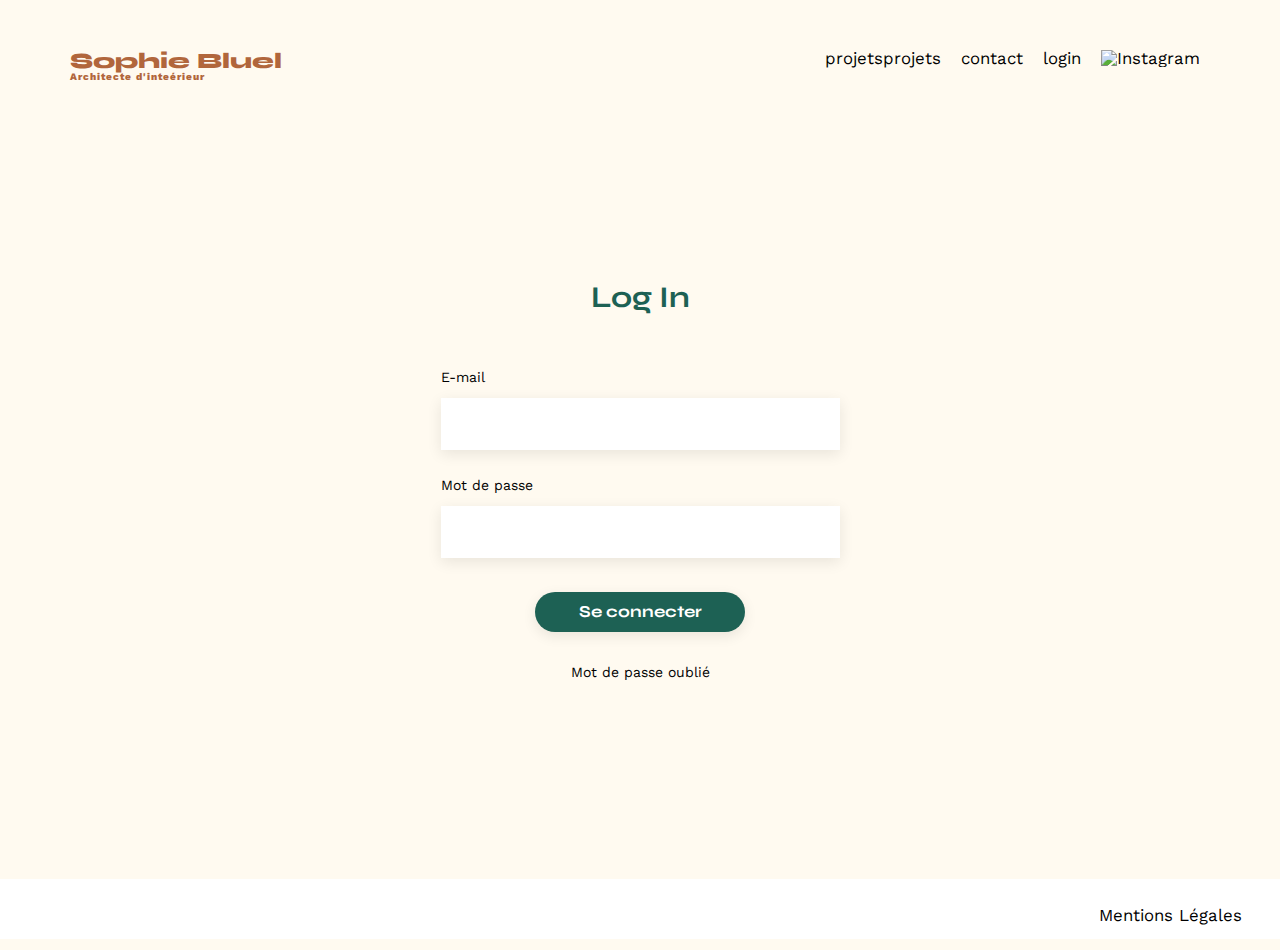
==== FrontEnd/login.html @ 123803ab "login, modal pour erreur, utilisation de formData" ====
<!DOCTYPE html>
<html lang="fr">
  <head>
    <meta charset="UTF-8" />
    <title>Sophie Bluel - Architecte d'intérieur</title>
    <meta name="viewport" content="width=device-width, initial-scale=1.0" />
    <link rel="preconnect" href="https://fonts.googleapis.com" />
    <link rel="preconnect" href="https://fonts.gstatic.com" crossorigin />
    <link
      href="https://fonts.googleapis.com/css2?family=Syne:wght@700;800&family=Work+Sans&display=swap"
      rel="stylesheet"
    />
    <meta name="description" content="" />
    <link rel="stylesheet" href="./assets/style.css" />
    <link rel="stylesheet" href="./assets/modifications_login.css" />
    <link rel="stylesheet" href="./assets/modifications_style.css" />
    <link rel="stylesheet" href="./assets/modifications_modal.css" />
  </head>
  <body>
    <header>
      <h1>Sophie Bluel <span>Architecte d'inteérieur</span></h1>
      <nav>
        <ul>
          <li>projets<a href="./index.html">projets</a></li>
          <li>contact</li>
          <li><a href="./login.html">login</a></li>
          <li><img src="./assets/icons/instagram.png" alt="Instagram" /></li>
        </ul>
      </nav>
    </header>
    <main>
      <!-- MODAL QUI S OUVRE AUX ERREURS -->
      <aside
        class="modal"
        style="display: none"
        aria-hidden="true"
        role="dialog"
      >
        <div class="modalContent">
          <h3>Erreur de connection</h3>
          <p class="messageErreur"></p>
          <button class="okay">okay</button>
        </div>
      </aside>
      <section class="login">
        <h2>Log In</h2>
        <form method="post">
          <label>E-mail</label>
          <input type="email" name="email" />
          <label>Mot de passe</label>
          <input type="password" name="password" />
          <input type="submit" value="Se connecter" />
          <a href="#">Mot de passe oublié</a>
        </form>
      </section>
    </main>
    <footer>
      <nav>
        <ul>
          <li>Mentions Légales</li>
        </ul>
      </nav>
    </footer>
    <script src="./js/login.js"></script>
  </body>
</html>
---- FrontEnd/assets/style.css ----
/* http://meyerweb.com/eric/tools/css/reset/
   v2.0 | 20110126
   License: none (public domain)
*/

html,
body,
div,
span,
applet,
object,
iframe,
h1,
h2,
h3,
h4,
h5,
h6,
p,
blockquote,
pre,
a,
abbr,
acronym,
address,
big,
cite,
code,
del,
dfn,
em,
img,
ins,
kbd,
q,
s,
samp,
small,
strike,
strong,
sub,
sup,
tt,
var,
b,
u,
i,
center,
dl,
dt,
dd,
ol,
ul,
li,
fieldset,
form,
label,
legend,
table,
caption,
tbody,
tfoot,
thead,
tr,
th,
td,
article,
aside,
canvas,
details,
embed,
figure,
figcaption,
footer,
header,
hgroup,
menu,
nav,
output,
ruby,
section,
summary,
time,
mark,
audio,
video {
  margin: 0;
  padding: 0;
  border: 0;
  font-size: 100%;
  font: inherit;
  vertical-align: baseline;
}
/* HTML5 display-role reset for older browsers */
article,
aside,
details,
figcaption,
figure,
footer,
header,
hgroup,
menu,
nav,
section {
  display: block;
}
body {
  line-height: 1;
}
ol,
ul {
  list-style: none;
}
blockquote,
q {
  quotes: none;
}
blockquote:before,
blockquote:after,
q:before,
q:after {
  content: "";
  content: none;
}
table {
  border-collapse: collapse;
  border-spacing: 0;
}
/** end reset css**/
body {
  /*   max-width: 1140px;
  margin: auto; */
  font-family: "Work Sans";
  font-size: 14px;
}

header {
  display: flex;
  justify-content: space-between;
  margin: 50px 0;
}
/* section {
  margin: 50px 0;
} */

h1 {
  display: flex;
  flex-direction: column;
  font-family: "Syne";
  font-size: 22px;
  font-weight: 800;
  color: #b1663c;
}

h1 > span {
  font-family: "Work Sans";
  font-size: 10px;
  letter-spacing: 0.1em;
}

h2 {
  font-family: "Syne";
  font-weight: 700;
  font-size: 30px;
  color: #1d6154;
}
nav ul {
  display: flex;
  align-items: center;
  list-style-type: none;
}
nav li {
  padding: 0 10px;
  font-size: 1.2em;
}

li:hover {
  color: #b1663c;
}
#introduction {
  display: flex;
  align-items: center;
}
#introduction figure {
  flex: 1;
}
#introduction img {
  display: block;
  /*   margin: auto; */
  width: 80%;
}

#introduction article {
  flex: 1;
}
#introduction h2 {
  margin-bottom: 1em;
}

#introduction p {
  margin-bottom: 0.5em;
}
/* #portfolio h2 {
	text-align: center;
	margin-bottom: 1em;
} */
.gallery {
  width: 100%;
  display: grid;
  grid-template-columns: 1fr 1fr 1fr;
  grid-column-gap: 20px;
  grid-row-gap: 20px;
}

.gallery img {
  width: 100%;
}
#contact {
  width: 50%;
  margin: auto;
}
#contact > * {
  text-align: center;
}
#contact h2 {
  margin-bottom: 20px;
}
#contact form {
  text-align: left;
  margin-top: 30px;
  display: flex;
  flex-direction: column;
}

#contact input {
  height: 50px;
  font-size: 1.2em;
  border: none;
  box-shadow: 0px 4px 14px rgba(0, 0, 0, 0.09);
}
#contact label {
  margin: 2em 0 1em 0;
}
#contact textarea {
  border: none;
  box-shadow: 0px 4px 14px rgba(0, 0, 0, 0.09);
}

input[type="submit"] {
  font-family: "Syne";
  font-weight: 700;
  color: white;
  background-color: #1d6154;
  margin: 2em auto;
  width: 180px;
  text-align: center;
  border-radius: 60px;
}

footer nav ul {
  display: flex;
  justify-content: flex-end;
  margin: 2em;
}
---- FrontEnd/assets/modifications_login.css ----
.login {
  width: 35%;
  margin: 200px auto;
}

.login > * {
  text-align: center;
}

.login form {
  text-align: left;
  margin-top: 30px;
  display: flex;
  flex-direction: column;
}

.login form label {
  margin: 2em 0 1em 0;
}
.login form input {
  height: 50px;
  font-size: 1.2em;
  border: none;
  box-shadow: 0px 4px 14px rgba(0, 0, 0, 0.09);
}

.login form input[type="submit"] {
  font-family: "Syne";
  font-weight: 700;
  color: white;
  background-color: #1d6154;
  margin: 2em auto;
  width: 210px;
  height: 40px;
  text-align: center;
  border-radius: 60px;
}

.login a {
  margin: auto;
}
---- FrontEnd/assets/modifications_style.css ----
:root {
  --green: rgba(29, 97, 84, 1);
  --green-opacity-zero: rgba(29, 97, 84, 0);
  /*   --pane-padding: 5px 42px; */
}

body {
  background-color: floralwhite;
  min-height: 100vh;
  margin: auto;
}
header {
  margin: 50px auto;

  max-width: 1140px;
}
main {
  margin: auto;
  max-width: 1140px;
}

section {
  margin: 50px 50px;
}

a {
  color: black;
  text-decoration: none;
}

a:hover {
  color: #b1663c;
}

.material-symbols-outlined {
  font-size: inherit;
}
/* container EDIT */
.containerEdit {
  background-color: black;
  color: white;
  display: none;
  justify-content: center;
  align-items: center;
}
.displayed {
  display: flex;
}
.containerEdit * {
  margin: 8px;
}
.containerEdit button {
  border-radius: 20px;
  padding: 7px 12px;
  cursor: pointer;
}

/* BUTTON MODIFIER */
.modifier {
  display: none;
}
/* CATEGORY BUTTONS */
.categoryContainer {
  display: flex;
  justify-content: center;
  margin-bottom: 30px;
}

.categoryContainer button {
  cursor: pointer;
  font-family: "Syne";
  background-color: rgba(29, 97, 84, 0);
  color: var(--green);
  border: var(--green) 1px solid;
  height: 30px;
  min-width: 80px;
  border-radius: 25px;
  margin: 5px;
  transition: background-color 0.7s ease, color 0.3s ease;
}

.categoryContainer button:hover {
  background-color: var(--green);
  color: floralwhite;
}

.categoryContainer button:focus {
  background-color: var(--green);
  color: floralwhite;
}
/* END CATEGORY BUTTONS */
.titreEtModifier {
  margin: 20px;
  display: flex;
  justify-content: center;
  align-items: center;
}

.modifier {
  margin-left: 10px;
  cursor: pointer;
}

footer {
  height: 60px;
  background-color: white;
  display: flex;
  flex-direction: row-reverse;
}
---- FrontEnd/assets/modifications_modal.css ----
.modal {
  position: fixed;
  display: flex;
  justify-content: center;
  align-items: center;
  top: 0;
  left: 0;
  width: 100vw;
  height: 100vh;
  background-color: rgba(0, 0, 0, 0.4);
}

.modalContent {
  background-color: white;
  box-shadow: rgba(0, 0, 0, 0.35) 0px 5px 15px;
  width: 450px;
  overflow: auto;

  max-width: calc(100vw - 20px);
  max-height: calc(100vh - 20px);
  text-align: center;
  font-size: larger;
}

.modalContent .close {
  padding: 15px;
  text-align: end;
  font-weight: bold;
  cursor: pointer;
}
.modalContent h3 {
  margin: 10px;
}

.modalContent .categoryContainer {
  display: none;
}
.modalContent .modalGallery {
  display: grid;
  width: auto;
  margin: 40px;
  grid-template-columns: 1fr 1fr 1fr 1fr 1fr;
  grid-column-gap: 5px;
  grid-row-gap: 10px;
}

.modalContent img {
  width: 100%;
}

.modalGallery figure {
  position: relative;
}
.modalGallery figure:hover .move {
  display: block;
}
.modalGallery .material-symbols-outlined {
  position: absolute;
  top: 5px;
  background-color: black;
  color: white;
  cursor: pointer;
}
.modalGallery figure .trash {
  right: 5px;
}
.modalGallery figure .move {
  display: none;
  right: 25px;
}

/* MODAL LOGIN ERREUR :  */

.modalContent .okay {
  font-weight: 700;
  color: white;
  background-color: #1d6154;
  margin: 2em auto;
  width: 210px;
  height: 40px;
  text-align: center;
  border-radius: 60px;
}
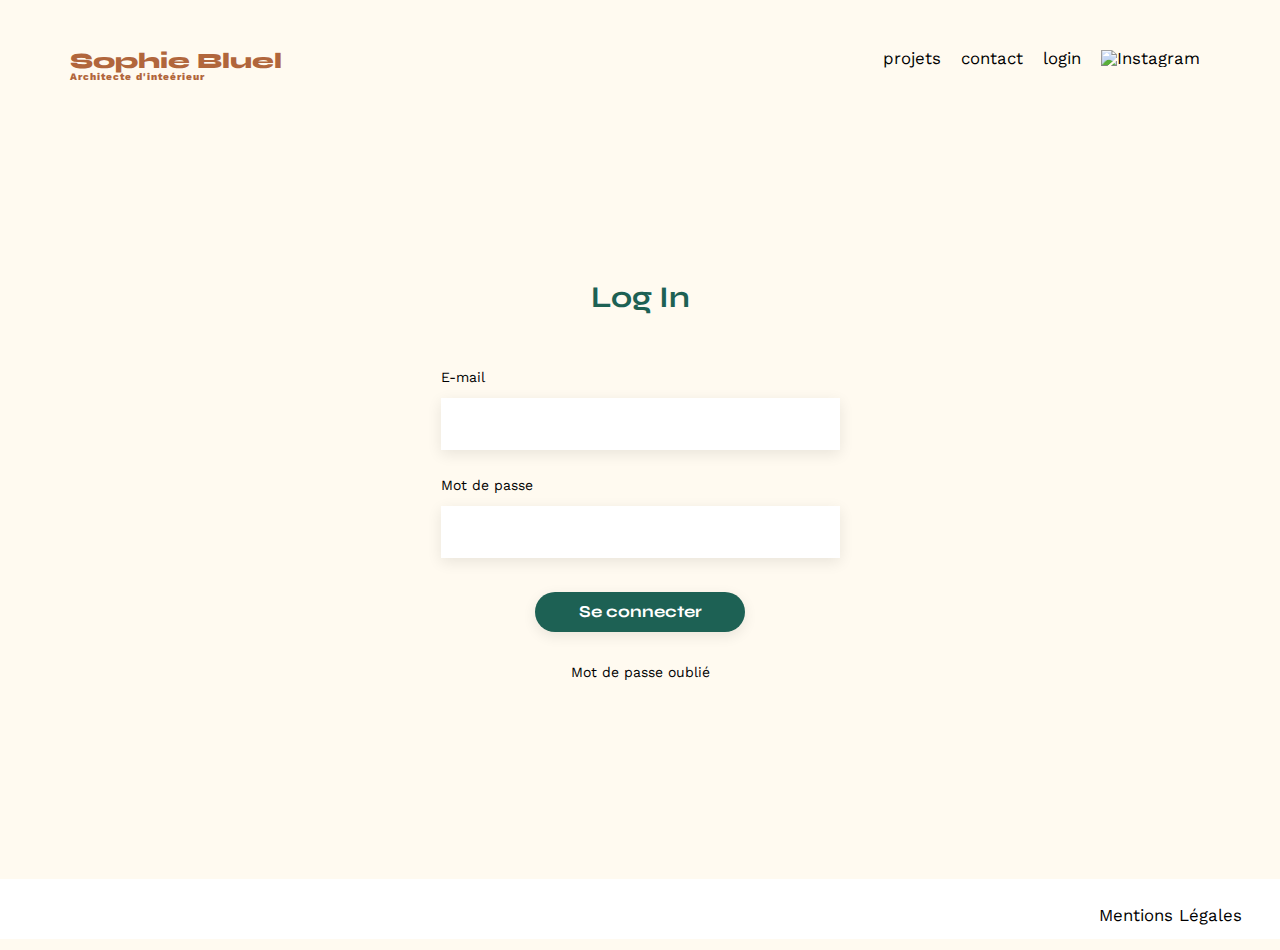
==== commit 4b9685a9: "correction css modal" ====
--- a/FrontEnd/login.html
+++ b/FrontEnd/login.html
@@ -21,7 +21,7 @@
       <h1>Sophie Bluel <span>Architecte d'inteérieur</span></h1>
       <nav>
         <ul>
-          <li>projets<a href="./index.html">projets</a></li>
+          <li><a href="./index.html">projets</a></li>
           <li>contact</li>
           <li><a href="./login.html">login</a></li>
           <li><img src="./assets/icons/instagram.png" alt="Instagram" /></li>
--- a/FrontEnd/assets/modifications_modal.css
+++ b/FrontEnd/assets/modifications_modal.css
@@ -11,11 +11,12 @@
 }
 
 .modalContent {
+  display: flex;
+  flex-direction: column;
   background-color: white;
+  border-radius: 10px;
   box-shadow: rgba(0, 0, 0, 0.35) 0px 5px 15px;
   width: 450px;
-  overflow: auto;
-
   max-width: calc(100vw - 20px);
   max-height: calc(100vh - 20px);
   text-align: center;
@@ -23,7 +24,7 @@
 }
 
 .modalContent .close {
-  padding: 15px;
+  padding: 15px 20px 0 0;
   text-align: end;
   font-weight: bold;
   cursor: pointer;
@@ -35,19 +36,21 @@
 .modalContent .categoryContainer {
   display: none;
 }
+
+/*  GALLERY DES PROJETS */
 .modalContent .modalGallery {
   display: grid;
   width: auto;
-  margin: 40px;
+  margin: 0 70px;
+  padding: 30px 0;
   grid-template-columns: 1fr 1fr 1fr 1fr 1fr;
   grid-column-gap: 5px;
   grid-row-gap: 10px;
+  border-bottom: 1px black solid;
 }
-
 .modalContent img {
   width: 100%;
 }
-
 .modalGallery figure {
   position: relative;
 }
@@ -69,15 +72,26 @@
   right: 25px;
 }
 
-/* MODAL LOGIN ERREUR :  */
+.modalGallery figcaption {
+  font-size: 10px;
+  text-align: left;
+}
 
-.modalContent .okay {
+/* MODAL BUTTONS AND A */
+
+.modalContent button {
   font-weight: 700;
   color: white;
   background-color: #1d6154;
-  margin: 2em auto;
+  margin: 20px auto;
   width: 210px;
   height: 40px;
   text-align: center;
   border-radius: 60px;
 }
+
+.modalContent a {
+  color: red;
+  padding-bottom: 50px;
+  font-size: small;
+}
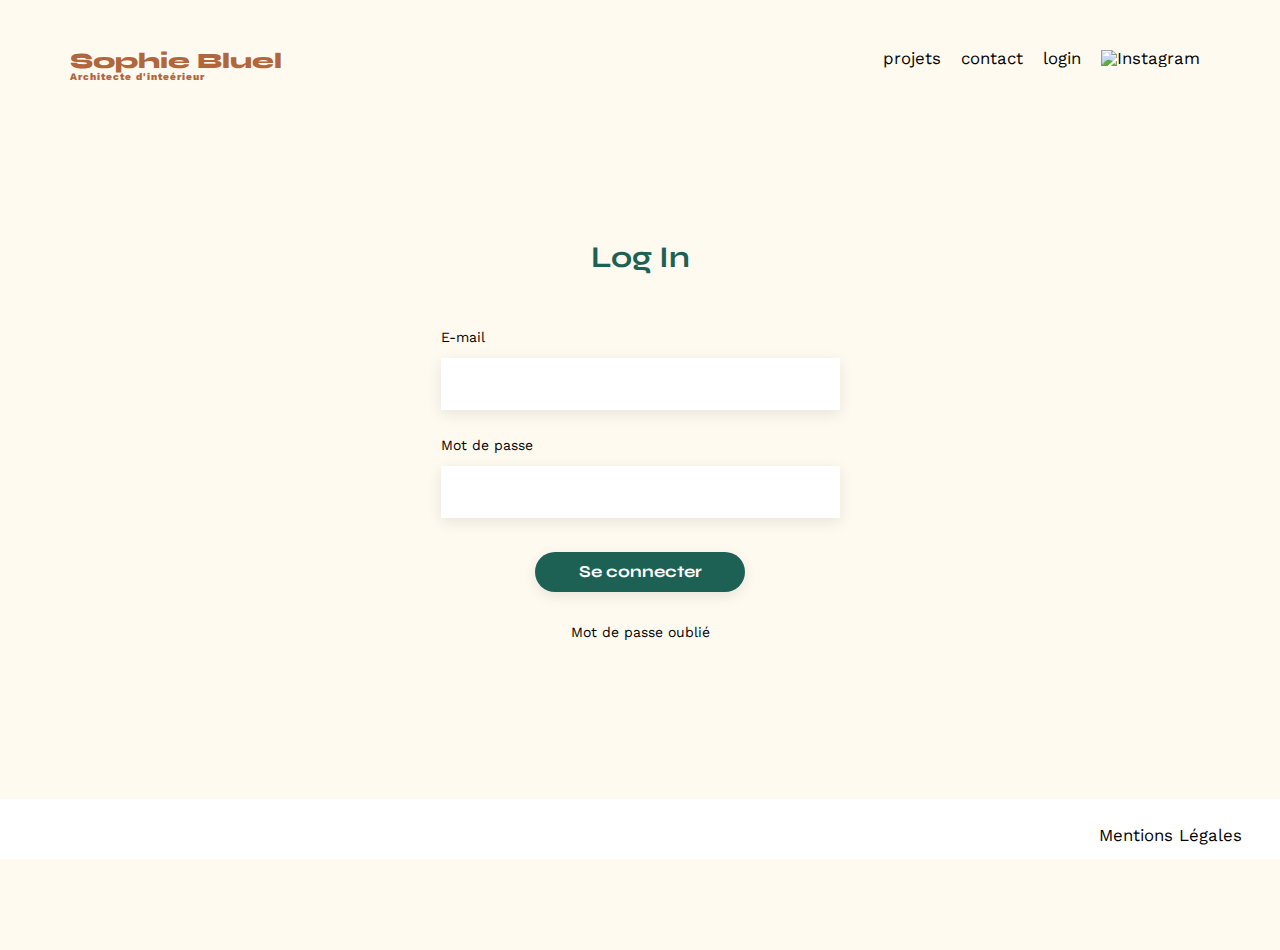
==== commit 3bb68a26: "nettoyage console.log et commentaires" ====
--- a/FrontEnd/login.html
+++ b/FrontEnd/login.html
@@ -21,7 +21,7 @@
       <h1>Sophie Bluel <span>Architecte d'inteérieur</span></h1>
       <nav>
         <ul>
-          <li><a href="./index.html">projets</a></li>
+          <li><a href="./index.html#portfolio">projets</a></li>
           <li>contact</li>
           <li><a href="./login.html">login</a></li>
           <li><img src="./assets/icons/instagram.png" alt="Instagram" /></li>
@@ -29,7 +29,22 @@
       </nav>
     </header>
     <main>
-      <!-- MODAL QUI S OUVRE AUX ERREURS -->
+      <!-- MODAL 4 QUI S OUVRE AUX ERREURS DE LOGIN -->
+      <aside
+        class="modal4 modal"
+        style="display: none"
+        aria-hidden="true"
+        role="dialog"
+      >
+        <div class="modalContent">
+          <div class="backAndClose">
+            <div class="back"></div>
+            <div class="close">x</div>
+          </div>
+          <h3></h3>
+          <button>Okay</button>
+        </div>
+      </aside>
       <aside
         class="modal"
         style="display: none"
@@ -61,6 +76,6 @@
         </ul>
       </nav>
     </footer>
-    <script src="./js/login.js"></script>
+    <script type="module" src="./js/login.js"></script>
   </body>
 </html>
--- a/FrontEnd/assets/modifications_login.css
+++ b/FrontEnd/assets/modifications_login.css
@@ -1,6 +1,6 @@
 .login {
   width: 35%;
-  margin: 200px auto;
+  margin: 160px auto;
 }
 
 .login > * {
@@ -39,3 +39,9 @@
 .login a {
   margin: auto;
 }
+
+@media only screen and (max-width: 600px) {
+  .login {
+    width: 80%;
+  }
+}
--- a/FrontEnd/assets/modifications_style.css
+++ b/FrontEnd/assets/modifications_style.css
@@ -20,7 +20,7 @@
 }
 
 section {
-  margin: 50px 50px;
+  margin: 80px 50px;
 }
 
 a {
@@ -60,13 +60,12 @@
   display: none;
 }
 /* CATEGORY BUTTONS */
-.categoryContainer {
+.filtres {
   display: flex;
   justify-content: center;
-  margin-bottom: 30px;
 }
 
-.categoryContainer button {
+.filtres button {
   cursor: pointer;
   font-family: "Syne";
   background-color: rgba(29, 97, 84, 0);
@@ -79,18 +78,21 @@
   transition: background-color 0.7s ease, color 0.3s ease;
 }
 
-.categoryContainer button:hover {
+.filtres button:hover {
   background-color: var(--green);
   color: floralwhite;
 }
 
-.categoryContainer button:focus {
+.filtres button:focus {
   background-color: var(--green);
   color: floralwhite;
 }
 /* END CATEGORY BUTTONS */
+.gallery {
+  margin-top: 60px;
+}
 .titreEtModifier {
-  margin: 20px;
+  margin: 40px;
   display: flex;
   justify-content: center;
   align-items: center;
@@ -107,3 +109,20 @@
   display: flex;
   flex-direction: row-reverse;
 }
+
+@media only screen and (max-width: 600px) {
+  header {
+    display: flex;
+    flex-direction: column;
+    align-items: center;
+  }
+  header nav ul {
+    justify-content: center;
+  }
+  .gallery {
+    grid-template-columns: none;
+  }
+  .filtres {
+    flex-wrap: wrap;
+  }
+}
--- a/FrontEnd/assets/modifications_modal.css
+++ b/FrontEnd/assets/modifications_modal.css
@@ -13,18 +13,27 @@
 .modalContent {
   display: flex;
   flex-direction: column;
+  justify-content: space-around;
   background-color: white;
   border-radius: 10px;
   box-shadow: rgba(0, 0, 0, 0.35) 0px 5px 15px;
   width: 450px;
   max-width: calc(100vw - 20px);
+  min-height: calc(100vh - 80%);
   max-height: calc(100vh - 20px);
   text-align: center;
   font-size: larger;
 }
-
+.modalContent .backAndClose {
+  padding: 15px 20px;
+  display: flex;
+  justify-content: space-between;
+}
+.modalContent .back {
+  visibility: hidden;
+  cursor: pointer;
+}
 .modalContent .close {
-  padding: 15px 20px 0 0;
   text-align: end;
   font-weight: bold;
   cursor: pointer;
@@ -33,7 +42,76 @@
   margin: 10px;
 }
 
-.modalContent .categoryContainer {
+.modalContent .filtres {
+  display: none;
+}
+
+/* MODAL CONTENT FORM ajouter photo*/
+.modalContent .formAjouter {
+  display: flex;
+  flex-direction: column;
+  margin: 20px 60px;
+}
+
+.modalContent .formAjouter .containerUploadPhoto {
+  min-width: 250px;
+  height: 130px;
+  background-color: #e8f1f6;
+  display: flex;
+  flex-direction: column;
+  align-items: center;
+  justify-content: center;
+}
+.modalContent .formAjouter .containerUploadPhoto .material-symbols-outlined {
+  color: #b9c5cc;
+  font-size: 68px;
+}
+.modalContent .formAjouter .containerUploadPhoto #labelAjouterPhoto {
+  cursor: pointer;
+  margin: 0 0 5px;
+  background-color: #cbd6dc;
+  color: #306685;
+  text-align: center;
+  width: 150px;
+  padding: 8px;
+  border-radius: 20px;
+}
+.modalContent .formAjouter .containerUploadPhoto small {
+  font-size: x-small;
+}
+
+.modalContent .formAjouter label {
+  text-align: left;
+  font-size: small;
+  margin: 15px 0 5px 2px;
+}
+.modalContent .formAjouter input,
+.modalContent .formAjouter select {
+  border: none;
+  box-shadow: 0px 4px 14px rgba(0, 0, 0, 0.09);
+  height: 30px;
+  min-width: 250px;
+  min-height: 10px;
+}
+
+.modalContent .formAjouter input[type="button"] {
+  width: 120px;
+}
+/* .complet {
+  background-color: #1d6154;
+} */
+.modalContent .formAjouter input[type="submit"].incomplet {
+  background-color: #a7a7a7;
+  cursor: not-allowed;
+}
+
+.modalContent .formAjouter .previewPhoto {
+  display: flex;
+  max-width: 70%;
+  height: 100%;
+}
+
+.modalContent .formAjouter .hiddenPreviewPhoto {
   display: none;
 }
 
@@ -42,13 +120,11 @@
   display: grid;
   width: auto;
   margin: 0 70px;
-  padding: 30px 0;
   grid-template-columns: 1fr 1fr 1fr 1fr 1fr;
   grid-column-gap: 5px;
   grid-row-gap: 10px;
-  border-bottom: 1px black solid;
 }
-.modalContent img {
+.modalContent .modalGallery img {
   width: 100%;
 }
 .modalGallery figure {
@@ -77,21 +153,32 @@
   text-align: left;
 }
 
+.modalContent .ligne {
+  margin: 15px auto;
+  width: 280px;
+  border-top: 1px black solid;
+}
 /* MODAL BUTTONS AND A */
 
 .modalContent button {
-  font-weight: 700;
+  font-weight: 500;
   color: white;
   background-color: #1d6154;
-  margin: 20px auto;
+  margin: 5px auto;
   width: 210px;
-  height: 40px;
+  height: 25px;
   text-align: center;
   border-radius: 60px;
 }
 
 .modalContent a {
   color: red;
-  padding-bottom: 50px;
+  padding: 10px 0 30px;
   font-size: small;
 }
+
+/* modal 4 */
+
+.modal4 button {
+  margin: 30px auto;
+}
